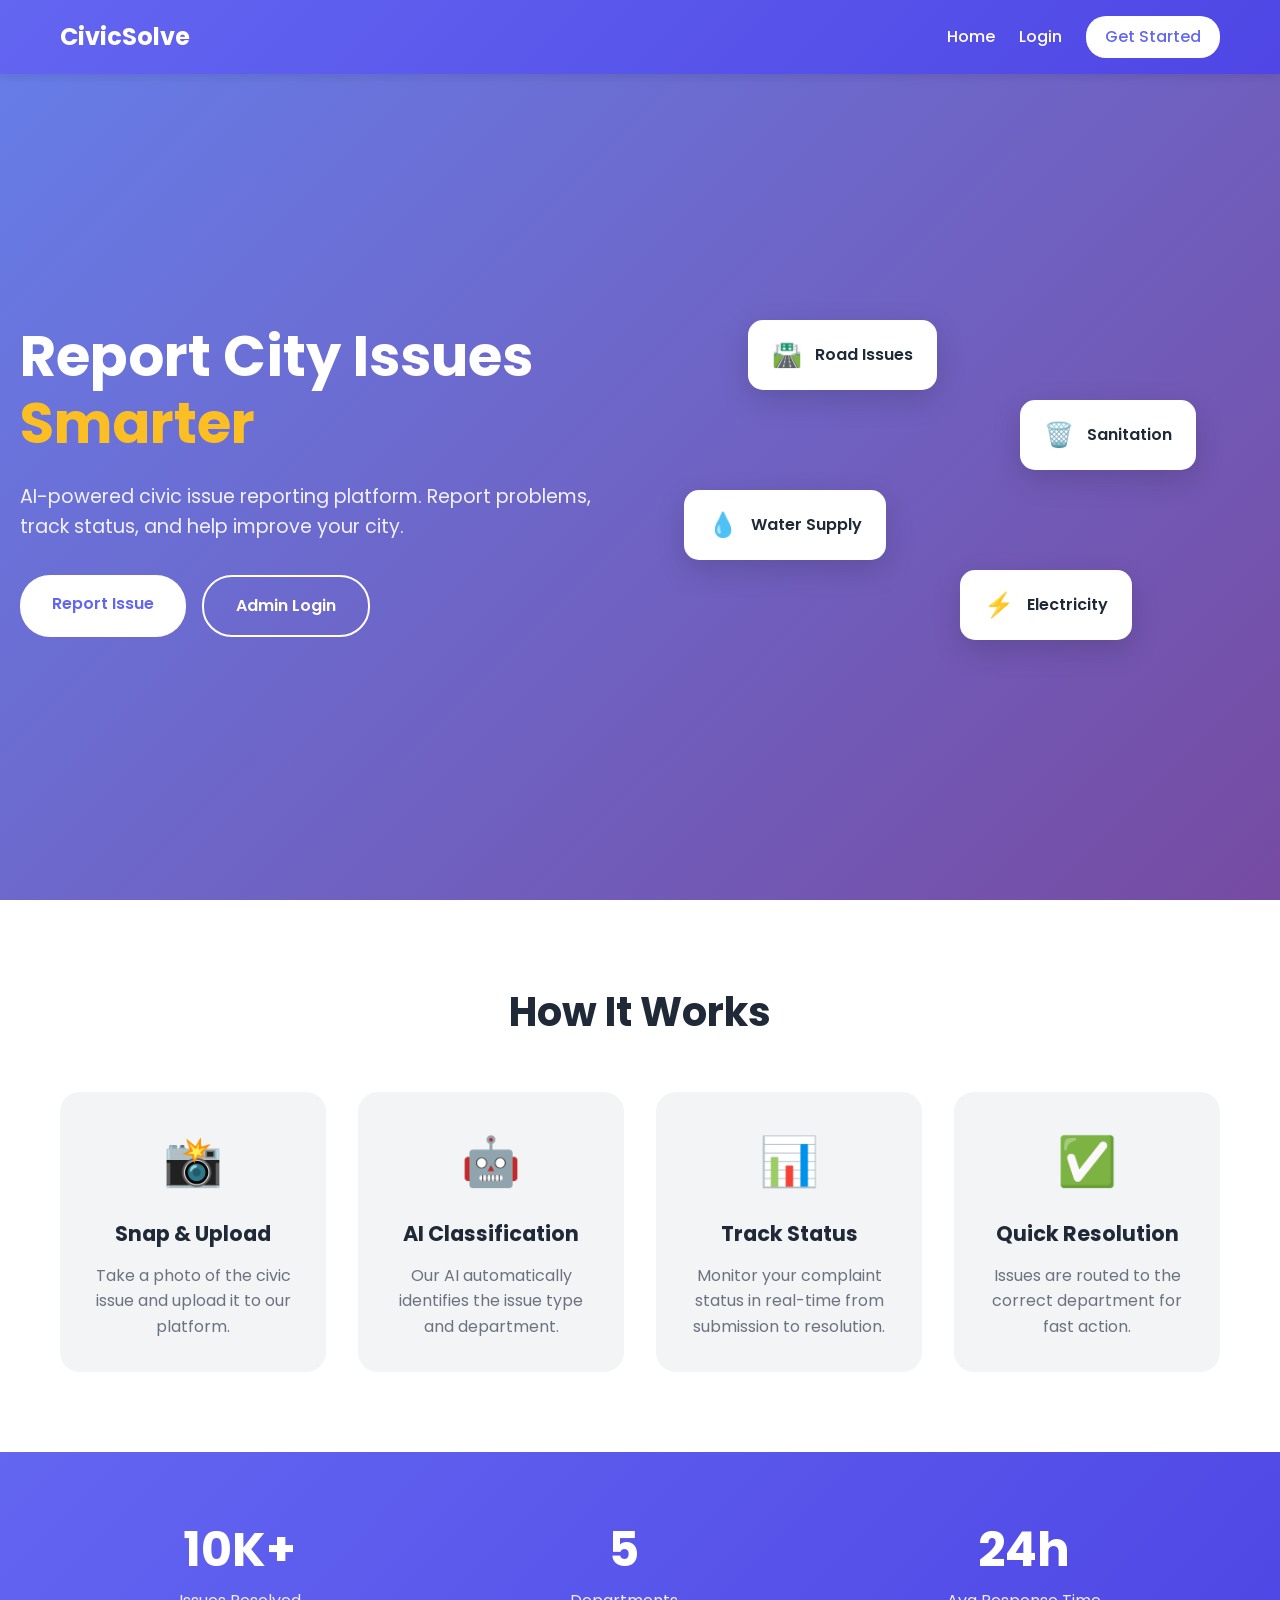
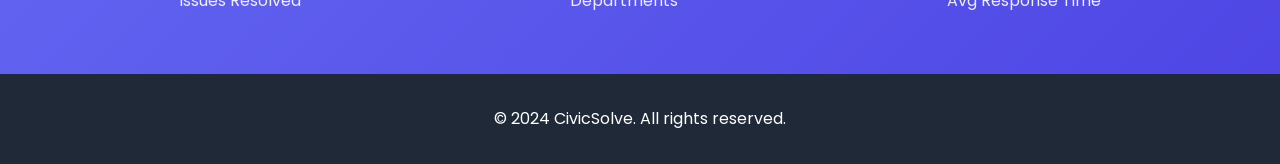
==== index.html @ 405071b5 "Initial commit" ====
<!DOCTYPE html>
<html lang="en">
<head>
    <meta charset="UTF-8">
    <meta name="viewport" content="width=device-width, initial-scale=1.0">
    <title>CivicSolve - Smart Civic Issue Reporting</title>
    <link rel="stylesheet" href="assets/css/index.css">
    <link href="https://fonts.googleapis.com/css2?family=Poppins:wght@300;400;500;600;700&display=swap" rel="stylesheet">
</head>
<body>
    <nav class="navbar">
        <div class="container">
            <a href="index.html" class="logo">CivicSolve</a>
            <div class="nav-links">
                <a href="index.html">Home</a>
                <a href="login.html">Login</a>
                <a href="register.html" class="btn-nav">Get Started</a>
            </div>
        </div>
    </nav>

    <section class="hero">
        <div class="hero-content">
            <h1>Report City Issues<span class="highlight"> Smarter</span></h1>
            <p>AI-powered civic issue reporting platform. Report problems, track status, and help improve your city.</p>
            <div class="hero-buttons">
                <a href="register.html" class="btn-primary">Report Issue</a>
                <a href="login.html" class="btn-secondary">Admin Login</a>
            </div>
        </div>
        <div class="hero-image">
            <div class="floating-card card-1">
                <span class="icon">🛣️</span>
                <span>Road Issues</span>
            </div>
            <div class="floating-card card-2">
                <span class="icon">🗑️</span>
                <span>Sanitation</span>
            </div>
            <div class="floating-card card-3">
                <span class="icon">💧</span>
                <span>Water Supply</span>
            </div>
            <div class="floating-card card-4">
                <span class="icon">⚡</span>
                <span>Electricity</span>
            </div>
        </div>
    </section>

    <section class="features">
        <div class="container">
            <h2>How It Works</h2>
            <div class="feature-grid">
                <div class="feature-card">
                    <div class="feature-icon">📸</div>
                    <h3>Snap & Upload</h3>
                    <p>Take a photo of the civic issue and upload it to our platform.</p>
                </div>
                <div class="feature-card">
                    <div class="feature-icon">🤖</div>
                    <h3>AI Classification</h3>
                    <p>Our AI automatically identifies the issue type and department.</p>
                </div>
                <div class="feature-card">
                    <div class="feature-icon">📊</div>
                    <h3>Track Status</h3>
                    <p>Monitor your complaint status in real-time from submission to resolution.</p>
                </div>
                <div class="feature-card">
                    <div class="feature-icon">✅</div>
                    <h3>Quick Resolution</h3>
                    <p>Issues are routed to the correct department for fast action.</p>
                </div>
            </div>
        </div>
    </section>

    <section class="stats">
        <div class="container">
            <div class="stat-item">
                <span class="stat-number">10K+</span>
                <span class="stat-label">Issues Resolved</span>
            </div>
            <div class="stat-item">
                <span class="stat-number">5</span>
                <span class="stat-label">Departments</span>
            </div>
            <div class="stat-item">
                <span class="stat-number">24h</span>
                <span class="stat-label">Avg Response Time</span>
            </div>
        </div>
    </section>

    <footer>
        <div class="container">
            <p>&copy; 2024 CivicSolve. All rights reserved.</p>
        </div>
    </footer>
</body>
</html>
---- assets/css/index.css ----
:root {
    --primary: #6366f1;
    --primary-dark: #4f46e5;
    --secondary: #10b981;
    --danger: #ef4444;
    --warning: #f59e0b;
    --dark: #1f2937;
    --light: #f3f4f6;
    --white: #ffffff;
    --gray: #6b7280;
}

* {
    margin: 0;
    padding: 0;
    box-sizing: border-box;
}

body {
    font-family: 'Poppins', sans-serif;
    background: var(--light);
    color: var(--dark);
    line-height: 1.6;
}

.container {
    max-width: 1200px;
    margin: 0 auto;
    padding: 0 20px;
}

.navbar {
    background: linear-gradient(135deg, var(--primary) 0%, var(--primary-dark) 100%);
    padding: 1rem 0;
    position: fixed;
    width: 100%;
    top: 0;
    z-index: 1000;
    box-shadow: 0 2px 10px rgba(0,0,0,0.1);
}

.navbar .container {
    display: flex;
    justify-content: space-between;
    align-items: center;
}

.logo {
    font-size: 1.5rem;
    font-weight: 700;
    color: var(--white);
    text-decoration: none;
}

.logo .badge-super, .logo .badge-dept {
    font-size: 0.7rem;
    padding: 3px 8px;
    border-radius: 12px;
    margin-left: 8px;
    background: rgba(255,255,255,0.2);
}

.nav-links {
    display: flex;
    align-items: center;
    gap: 1.5rem;
}

.nav-links a {
    color: var(--white);
    text-decoration: none;
    font-weight: 500;
    transition: opacity 0.3s;
}

.nav-links a:hover {
    opacity: 0.8;
}

.btn-nav {
    background: var(--white);
    color: var(--primary) !important;
    padding: 0.5rem 1.2rem;
    border-radius: 20px;
    font-weight: 600;
}

.user-name {
    color: var(--white);
    font-weight: 500;
}

.hero {
    min-height: 100vh;
    display: flex;
    align-items: center;
    background: linear-gradient(135deg, #667eea 0%, #764ba2 100%);
    padding: 120px 20px 60px;
}

.hero-content {
    flex: 1;
    max-width: 600px;
}

.hero h1 {
    font-size: 3.5rem;
    color: var(--white);
    line-height: 1.2;
    margin-bottom: 1.5rem;
}

.hero h1 .highlight {
    color: #fbbf24;
}

.hero p {
    font-size: 1.2rem;
    color: rgba(255,255,255,0.9);
    margin-bottom: 2rem;
}

.hero-buttons {
    display: flex;
    gap: 1rem;
}

.btn-primary {
    background: var(--white);
    color: var(--primary);
    padding: 1rem 2rem;
    border-radius: 30px;
    text-decoration: none;
    font-weight: 600;
    transition: transform 0.3s, box-shadow 0.3s;
    border: none;
    cursor: pointer;
    display: inline-block;
}

.btn-primary:hover {
    transform: translateY(-3px);
    box-shadow: 0 10px 30px rgba(0,0,0,0.2);
}

.btn-secondary {
    background: transparent;
    color: var(--white);
    border: 2px solid var(--white);
    padding: 1rem 2rem;
    border-radius: 30px;
    text-decoration: none;
    font-weight: 600;
    transition: all 0.3s;
}

.btn-secondary:hover {
    background: var(--white);
    color: var(--primary);
}

.hero-image {
    flex: 1;
    position: relative;
    height: 400px;
}

.floating-card {
    position: absolute;
    background: var(--white);
    padding: 1rem 1.5rem;
    border-radius: 15px;
    box-shadow: 0 10px 30px rgba(0,0,0,0.15);
    display: flex;
    align-items: center;
    gap: 0.8rem;
    font-weight: 600;
    animation: float 3s ease-in-out infinite;
}

.floating-card .icon {
    font-size: 1.5rem;
}

.card-1 { top: 10%; left: 20%; animation-delay: 0s; }
.card-2 { top: 30%; right: 10%; animation-delay: 0.5s; }
.card-3 { bottom: 30%; left: 10%; animation-delay: 1s; }
.card-4 { bottom: 10%; right: 20%; animation-delay: 1.5s; }

@keyframes float {
    0%, 100% { transform: translateY(0); }
    50% { transform: translateY(-15px); }
}

.features {
    padding: 80px 0;
    background: var(--white);
}

.features h2 {
    text-align: center;
    font-size: 2.5rem;
    margin-bottom: 3rem;
    color: var(--dark);
}

.feature-grid {
    display: grid;
    grid-template-columns: repeat(auto-fit, minmax(250px, 1fr));
    gap: 2rem;
}

.feature-card {
    padding: 2rem;
    border-radius: 20px;
    background: var(--light);
    text-align: center;
    transition: transform 0.3s;
}

.feature-card:hover {
    transform: translateY(-10px);
}

.feature-icon {
    font-size: 3rem;
    margin-bottom: 1rem;
}

.feature-card h3 {
    font-size: 1.3rem;
    margin-bottom: 0.8rem;
    color: var(--dark);
}

.feature-card p {
    color: var(--gray);
}

.stats {
    background: linear-gradient(135deg, var(--primary) 0%, var(--primary-dark) 100%);
    padding: 60px 0;
}

.stats .container {
    display: flex;
    justify-content: space-around;
    flex-wrap: wrap;
    gap: 2rem;
}

.stat-item {
    text-align: center;
    color: var(--white);
}

.stat-number {
    display: block;
    font-size: 3rem;
    font-weight: 700;
}

.stat-label {
    font-size: 1rem;
    opacity: 0.9;
}

footer {
    background: var(--dark);
    color: var(--white);
    padding: 2rem 0;
    text-align: center;
}

@media (max-width: 768px) {
    .hero {
        flex-direction: column;
        padding-top: 100px;
    }
    
    .hero h1 {
        font-size: 2.5rem;
    }
    
    .hero-image {
        display: none;
    }
    
    .navbar .container {
        flex-direction: column;
        gap: 1rem;
    }
    
    .nav-links {
        flex-wrap: wrap;
        justify-content: center;
    }
    
    .stats .container {
        flex-direction: column;
        align-items: center;
    }
}
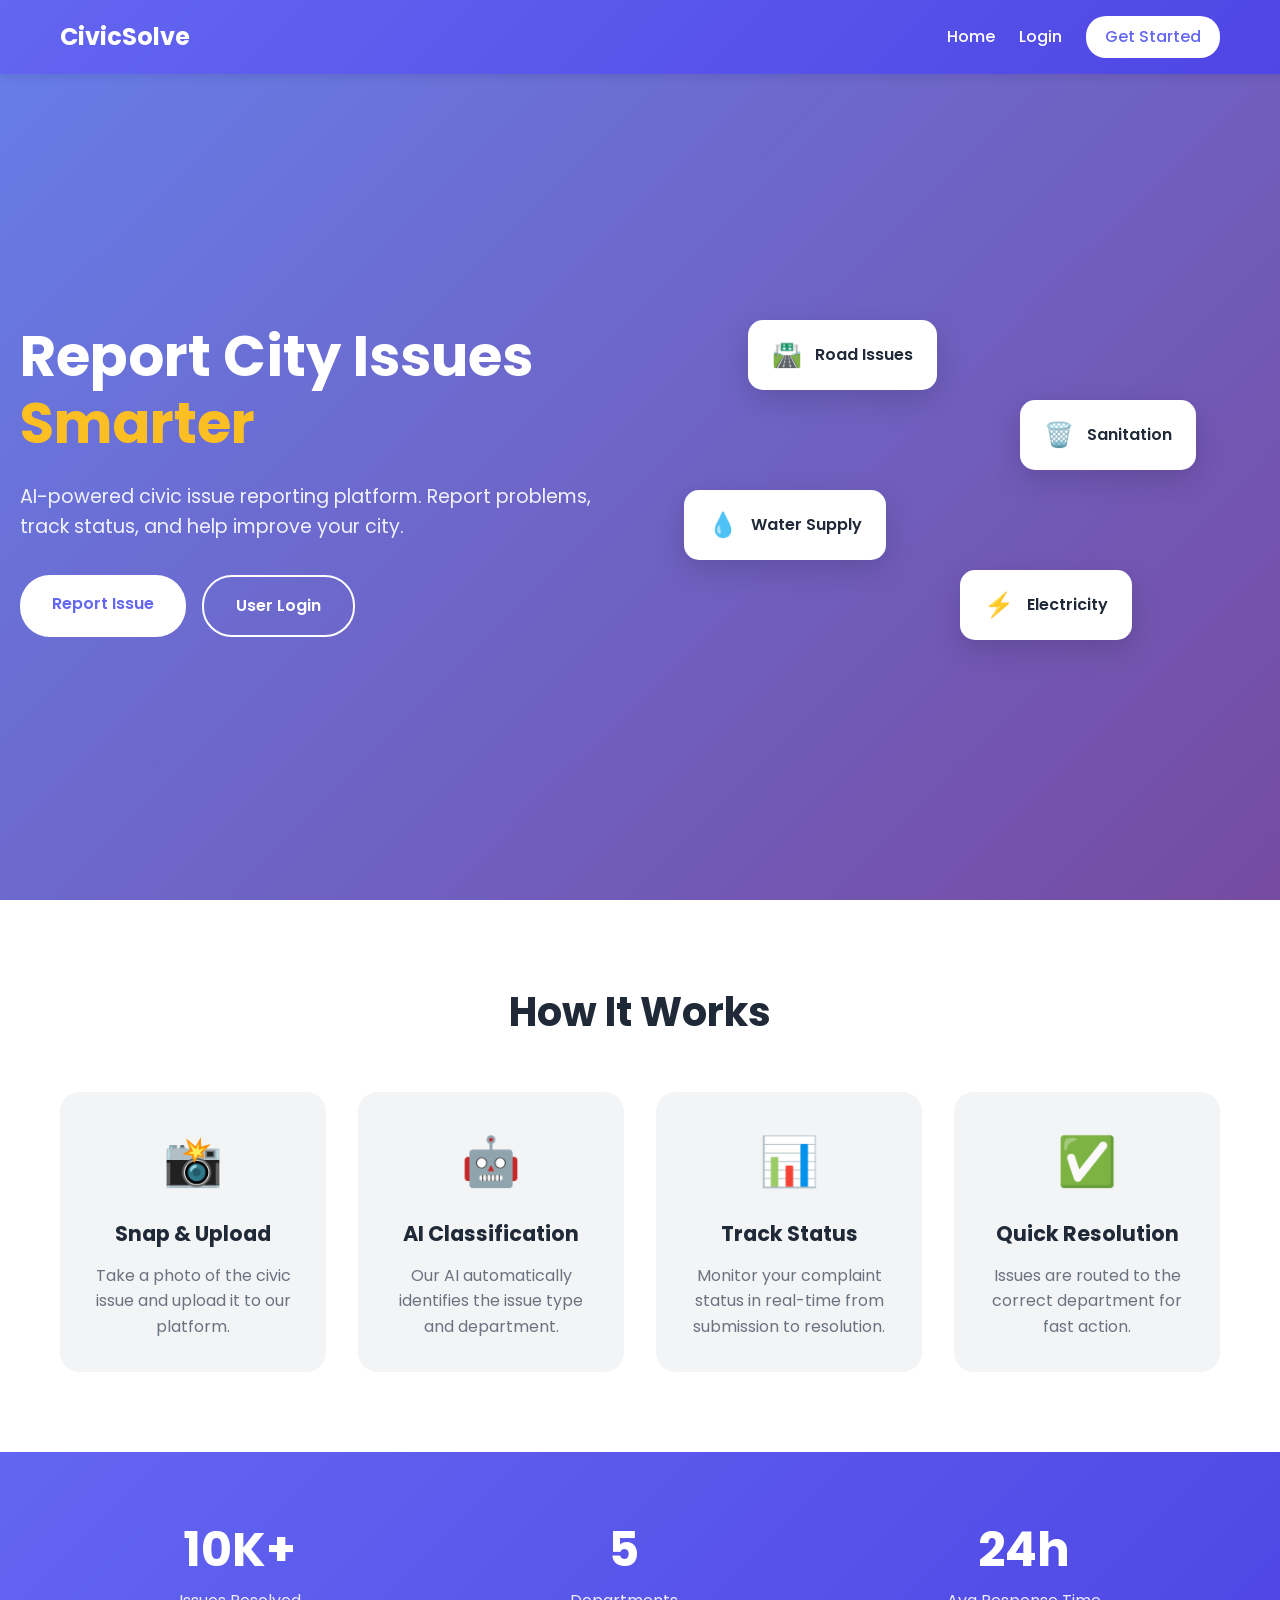
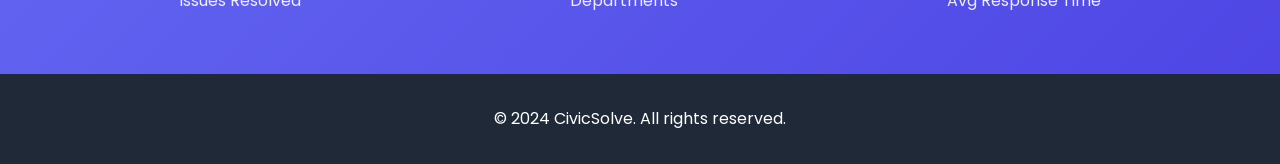
==== commit 6b3125db: "Added new feature (add some feature)" ====
--- a/index.html
+++ b/index.html
@@ -24,8 +24,8 @@
             <h1>Report City Issues<span class="highlight"> Smarter</span></h1>
             <p>AI-powered civic issue reporting platform. Report problems, track status, and help improve your city.</p>
             <div class="hero-buttons">
-                <a href="register.html" class="btn-primary">Report Issue</a>
-                <a href="login.html" class="btn-secondary">Admin Login</a>
+                <a href="login.html?next=user/submit_issue.php" class="btn-primary">Report Issue</a>
+                <a href="login.html" class="btn-secondary">User Login</a>
             </div>
         </div>
         <div class="hero-image">
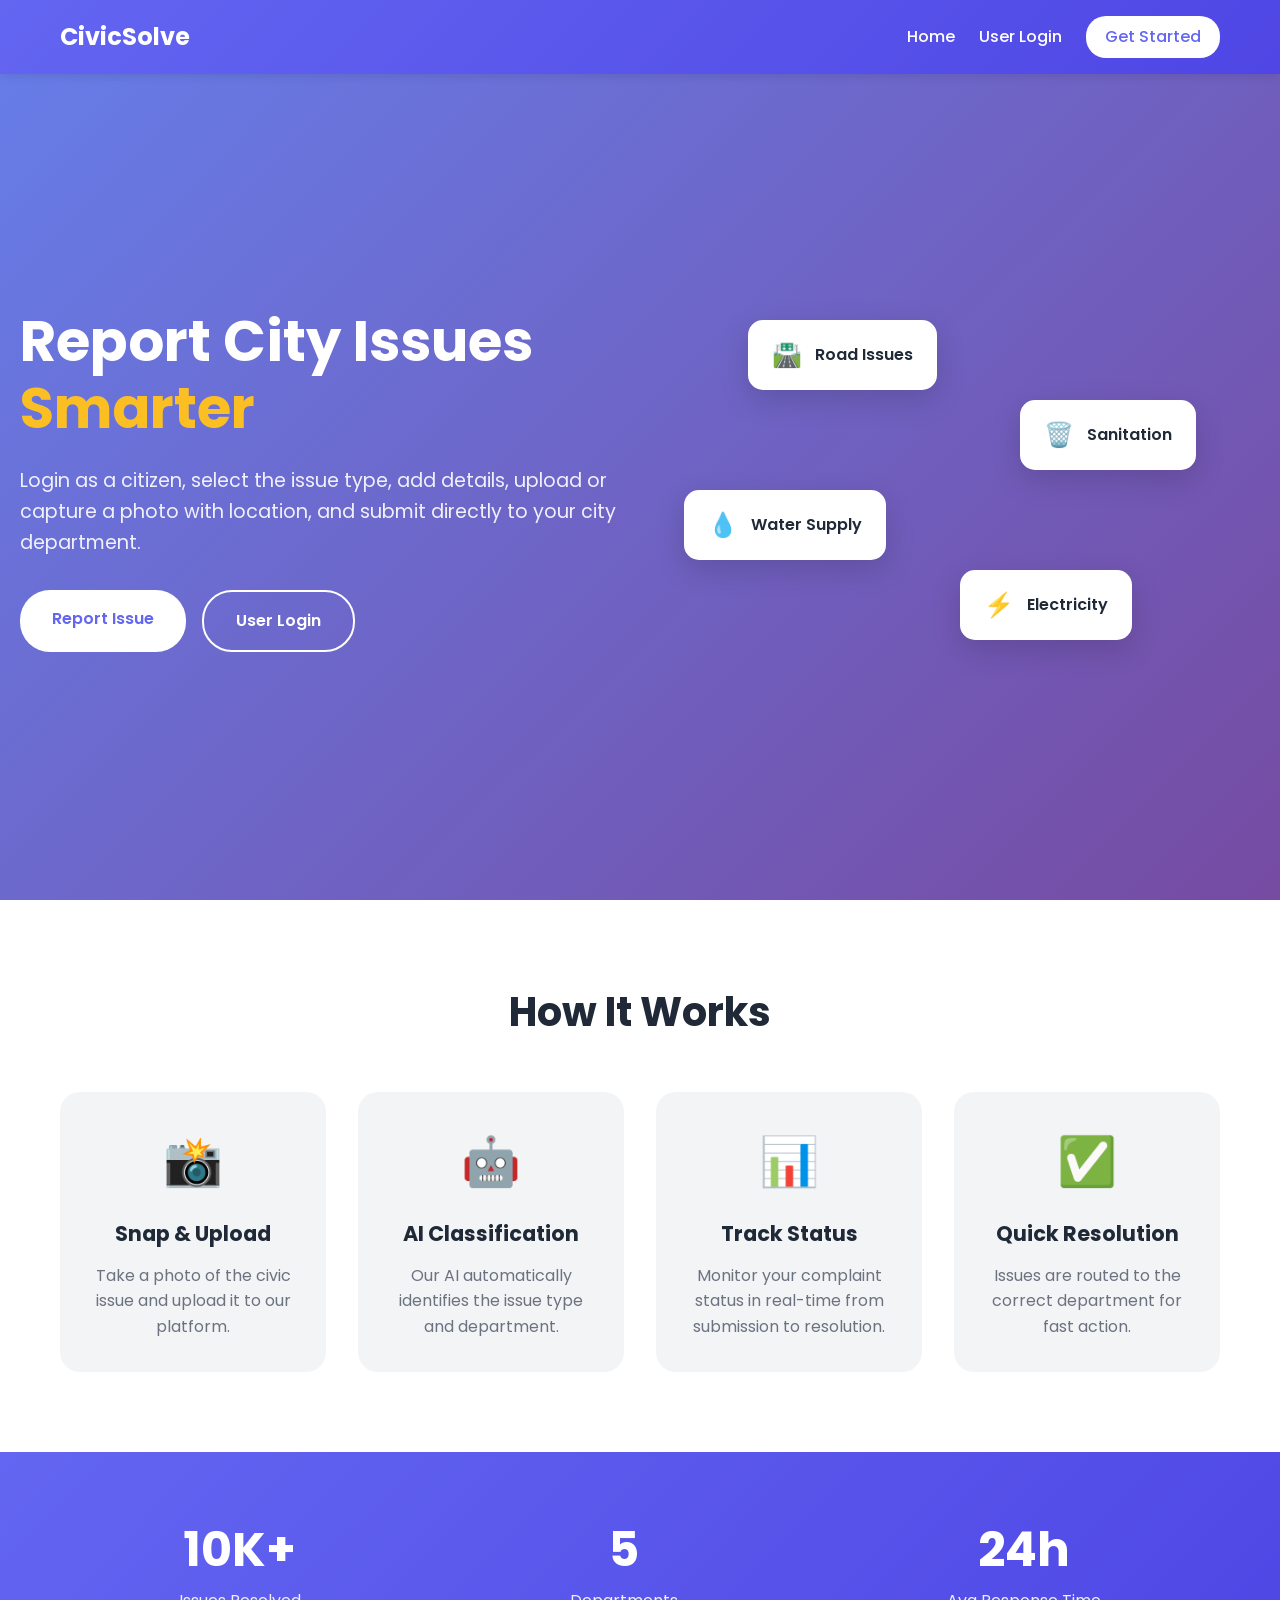
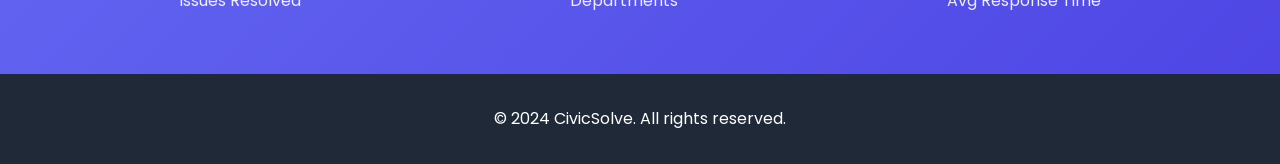
==== commit a2c9a49e: "changes option" ====
--- a/index.html
+++ b/index.html
@@ -13,7 +13,7 @@
             <a href="index.html" class="logo">CivicSolve</a>
             <div class="nav-links">
                 <a href="index.html">Home</a>
-                <a href="login.html">Login</a>
+                <a href="login.html?next=user/home.php">User Login</a>
                 <a href="register.html" class="btn-nav">Get Started</a>
             </div>
         </div>
@@ -22,10 +22,10 @@
     <section class="hero">
         <div class="hero-content">
             <h1>Report City Issues<span class="highlight"> Smarter</span></h1>
-            <p>AI-powered civic issue reporting platform. Report problems, track status, and help improve your city.</p>
+            <p>Login as a citizen, select the issue type, add details, upload or capture a photo with location, and submit directly to your city department.</p>
             <div class="hero-buttons">
                 <a href="login.html?next=user/submit_issue.php" class="btn-primary">Report Issue</a>
-                <a href="login.html" class="btn-secondary">User Login</a>
+                <a href="login.html?next=user/home.php" class="btn-secondary">User Login</a>
             </div>
         </div>
         <div class="hero-image">
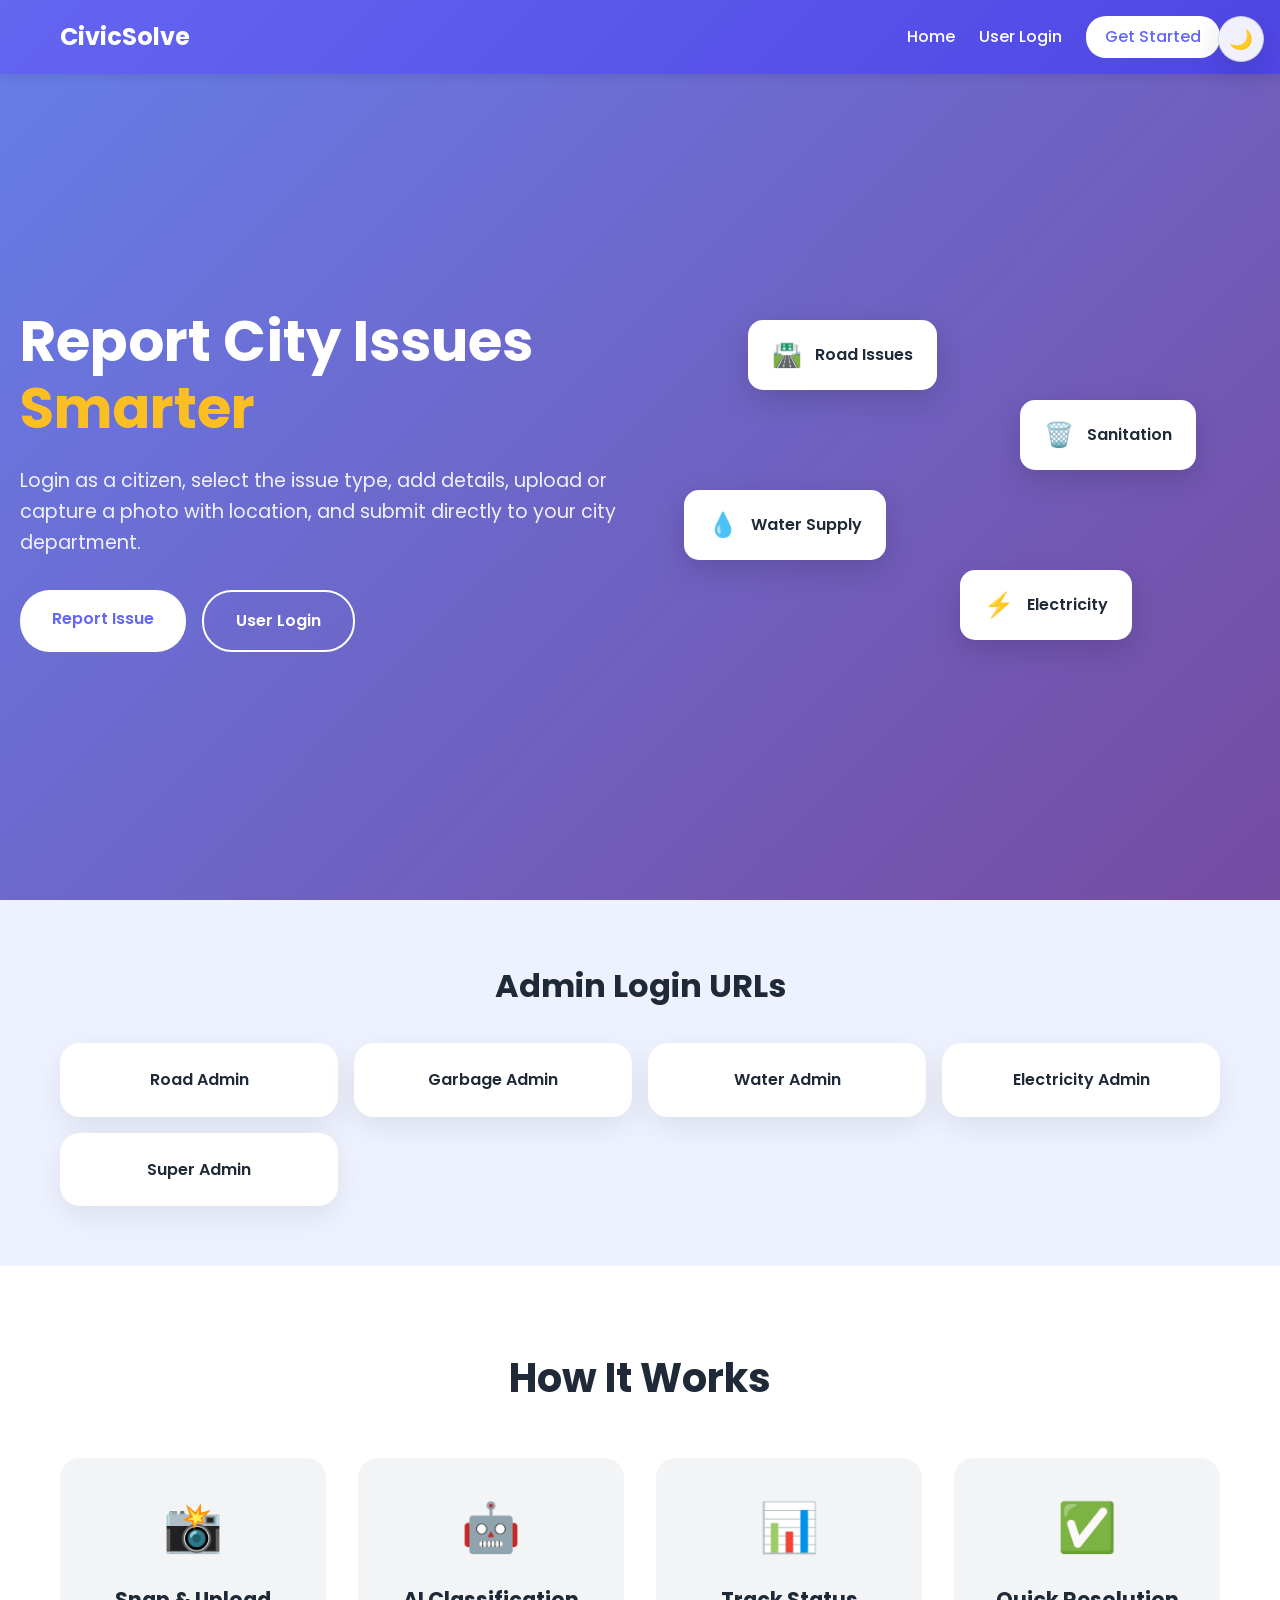
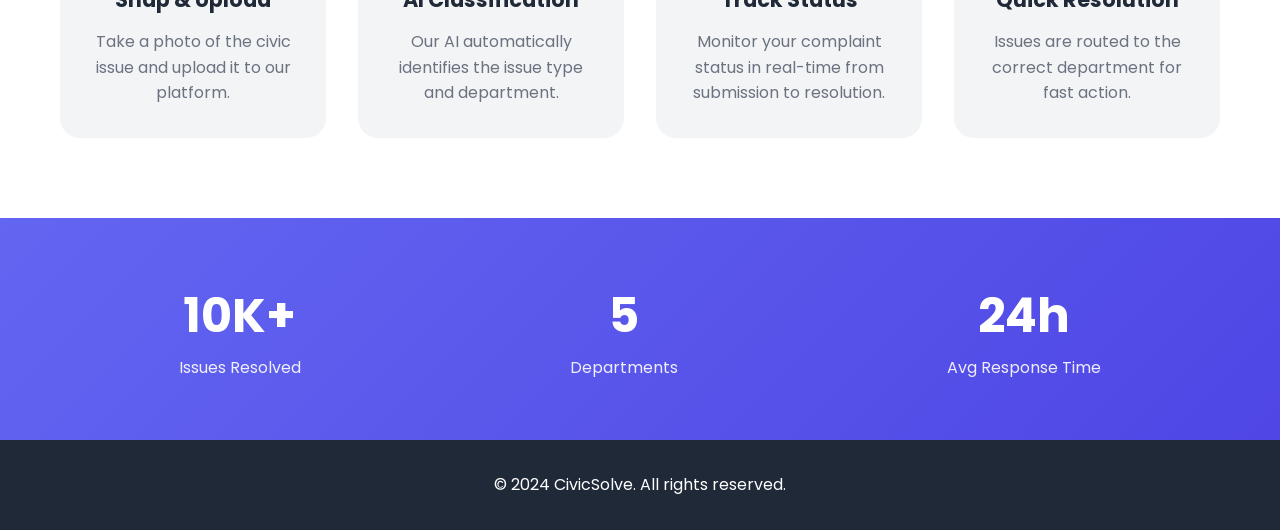
==== commit d7e658d0: "develop the some features , and testing is complete" ====
--- a/index.html
+++ b/index.html
@@ -5,6 +5,7 @@
     <meta name="viewport" content="width=device-width, initial-scale=1.0">
     <title>CivicSolve - Smart Civic Issue Reporting</title>
     <link rel="stylesheet" href="assets/css/index.css">
+    <link rel="stylesheet" href="assets/css/theme.css">
     <link href="https://fonts.googleapis.com/css2?family=Poppins:wght@300;400;500;600;700&display=swap" rel="stylesheet">
 </head>
 <body>
@@ -44,6 +45,19 @@
             <div class="floating-card card-4">
                 <span class="icon">⚡</span>
                 <span>Electricity</span>
+            </div>
+        </div>
+    </section>
+
+    <section class="admin-links">
+        <div class="container">
+            <h2>Admin Login URLs</h2>
+            <div class="admin-grid">
+                <a class="admin-card" href="road/index.php">Road Admin</a>
+                <a class="admin-card" href="garbage/index.php">Garbage Admin</a>
+                <a class="admin-card" href="water/index.php">Water Admin</a>
+                <a class="admin-card" href="electricity/index.php">Electricity Admin</a>
+                <a class="admin-card" href="super_admin/index.php">Super Admin</a>
             </div>
         </div>
     </section>
@@ -98,5 +112,6 @@
             <p>&copy; 2024 CivicSolve. All rights reserved.</p>
         </div>
     </footer>
+    <script src="assets/js/theme-toggle.js"></script>
 </body>
 </html>
--- a/assets/css/index.css
+++ b/assets/css/index.css
@@ -237,6 +237,42 @@
     color: var(--gray);
 }
 
+.admin-links {
+    padding: 60px 0;
+    background: #eef2ff;
+}
+
+.admin-links h2 {
+    text-align: center;
+    font-size: 2rem;
+    margin-bottom: 2rem;
+    color: var(--dark);
+}
+
+.admin-grid {
+    display: grid;
+    grid-template-columns: repeat(auto-fit, minmax(220px, 1fr));
+    gap: 1rem;
+}
+
+.admin-card {
+    display: block;
+    padding: 1.5rem 1.25rem;
+    border-radius: 20px;
+    background: var(--white);
+    color: var(--dark);
+    text-align: center;
+    font-weight: 600;
+    text-decoration: none;
+    box-shadow: 0 10px 30px rgba(0,0,0,0.08);
+    transition: transform 0.3s, box-shadow 0.3s;
+}
+
+.admin-card:hover {
+    transform: translateY(-4px);
+    box-shadow: 0 18px 40px rgba(0,0,0,0.12);
+}
+
 .stats {
     background: linear-gradient(135deg, var(--primary) 0%, var(--primary-dark) 100%);
     padding: 60px 0;
--- a/assets/css/theme.css
+++ b/assets/css/theme.css
@@ -0,0 +1,317 @@
+:root {
+    --theme-bg: #f3f4f6;
+    --theme-surface: #ffffff;
+    --theme-surface-soft: #f8fafc;
+    --theme-text: #111827;
+    --theme-muted: #6b7280;
+    --theme-border: rgba(148,163,184,0.24);
+    --theme-shadow: 0 10px 30px rgba(15, 23, 42, 0.08);
+    --theme-panel: rgba(255,255,255,0.85);
+    --theme-toggle-bg: rgba(255,255,255,0.92);
+    --theme-toggle-color: #111827;
+    --theme-toggle-border: rgba(148,163,184,0.4);
+}
+
+html.dark-mode {
+    color-scheme: dark;
+}
+
+html.dark-mode, body.dark-mode {
+    background: #0b1120 !important;
+    color: #e5e7eb !important;
+}
+
+html.dark-mode .navbar,
+body.dark-mode .navbar,
+html.dark-mode .entry-card,
+body.dark-mode .entry-card,
+html.dark-mode .card,
+body.dark-mode .card,
+html.dark-mode .feature-card,
+body.dark-mode .feature-card,
+html.dark-mode .right-section,
+body.dark-mode .right-section,
+html.dark-mode .login-form-wrapper,
+body.dark-mode .login-form-wrapper,
+html.dark-mode .register-form-wrapper,
+body.dark-mode .register-form-wrapper,
+html.dark-mode .alert,
+body.dark-mode .alert,
+html.dark-mode .form-group,
+body.dark-mode .form-group {
+    background: #111827 !important;
+    color: #e5e7eb !important;
+    border-color: #374151 !important;
+    box-shadow: 0 20px 40px rgba(0,0,0,0.35) !important;
+}
+
+html.dark-mode .navbar .nav-links a,
+body.dark-mode .navbar .nav-links a,
+html.dark-mode .user-name,
+body.dark-mode .user-name,
+html.dark-mode .logo,
+body.dark-mode .logo {
+    color: #d1d5db !important;
+}
+
+html.dark-mode .navbar {
+    background: #111827 !important;
+    box-shadow: 0 2px 24px rgba(0,0,0,0.45);
+}
+
+html.dark-mode .btn-nav,
+body.dark-mode .btn-nav {
+    background: #1f2937 !important;
+    color: #e5e7eb !important;
+    border-color: rgba(148,163,184,0.4) !important;
+}
+
+html.dark-mode .btn-primary,
+body.dark-mode .btn-primary,
+html.dark-mode button,
+body.dark-mode button,
+html.dark-mode .btn,
+body.dark-mode .btn,
+html.dark-mode .btn-small,
+body.dark-mode .btn-small {
+    background: #4338ca !important;
+    border-color: #3730a3 !important;
+    color: #ffffff !important;
+}
+
+html.dark-mode .btn-secondary,
+body.dark-mode .btn-secondary {
+    background: transparent !important;
+    color: #c7d2fe !important;
+    border-color: #93c5fd !important;
+}
+
+html.dark-mode .btn-secondary:hover,
+body.dark-mode .btn-secondary:hover {
+    background: #4f46e5 !important;
+    color: #ffffff !important;
+}
+
+html.dark-mode .btn-primary:hover,
+body.dark-mode .btn-primary:hover,
+html.dark-mode .btn-small:hover,
+body.dark-mode .btn-small:hover {
+    background: #6366f1 !important;
+    border-color: #4f46e5 !important;
+    color: #ffffff !important;
+}
+
+html.dark-mode .btn-danger,
+body.dark-mode .btn-danger {
+    background: #dc2626 !important;
+    border-color: #b91c1c !important;
+    color: #ffffff !important;
+}
+
+html.dark-mode .btn-danger:hover,
+body.dark-mode .btn-danger:hover {
+    background: #ef4444 !important;
+    border-color: #f87171 !important;
+}
+
+html.dark-mode input,
+body.dark-mode input,
+html.dark-mode textarea,
+body.dark-mode textarea,
+html.dark-mode select,
+body.dark-mode select {
+    background: #0f172a !important;
+    color: #e5e7eb !important;
+    border-color: #334155 !important;
+}
+
+html.dark-mode ::placeholder,
+body.dark-mode ::placeholder {
+    color: #94a3b8 !important;
+}
+
+html.dark-mode .hero,
+body.dark-mode .hero,
+html.dark-mode .features,
+body.dark-mode .features,
+html.dark-mode .stats,
+body.dark-mode .stats,
+html.dark-mode .dashboard,
+body.dark-mode .dashboard,
+html.dark-mode .profile-page,
+body.dark-mode .profile-page,
+html.dark-mode .view-status,
+body.dark-mode .view-status,
+html.dark-mode .admin-dashboard,
+body.dark-mode .admin-dashboard {
+    background: #0b1120 !important;
+}
+
+html.dark-mode .hero h1,
+body.dark-mode .hero h1,
+html.dark-mode .hero p,
+body.dark-mode .hero p,
+html.dark-mode .feature-card h3,
+body.dark-mode .feature-card h3,
+html.dark-mode .feature-card p,
+body.dark-mode .feature-card p,
+html.dark-mode .stat-item,
+body.dark-mode .stat-item,
+html.dark-mode .issue-card,
+body.dark-mode .issue-card,
+html.dark-mode .admin-dashboard h1,
+body.dark-mode .admin-dashboard h1,
+html.dark-mode .admin-dashboard h2,
+body.dark-mode .admin-dashboard h2,
+html.dark-mode .admin-dashboard p,
+body.dark-mode .admin-dashboard p,
+html.dark-mode .admin-table th,
+body.dark-mode .admin-table th,
+html.dark-mode .admin-table td,
+body.dark-mode .admin-table td,
+html.dark-mode .complaints-table th,
+body.dark-mode .complaints-table th,
+html.dark-mode .complaints-table td,
+body.dark-mode .complaints-table td {
+    color: #e5e7eb !important;
+}
+
+html.dark-mode .admin-table,
+body.dark-mode .admin-table,
+html.dark-mode .complaints-table,
+body.dark-mode .complaints-table,
+html.dark-mode .admin-table table,
+body.dark-mode .admin-table table,
+html.dark-mode .complaints-table table,
+body.dark-mode .complaints-table table,
+html.dark-mode .add-admin-form,
+body.dark-mode .add-admin-form,
+html.dark-mode .update-form,
+body.dark-mode .update-form,
+html.dark-mode .dept-card,
+body.dark-mode .dept-card,
+html.dark-mode .stat-card,
+body.dark-mode .stat-card {
+    background: #111827 !important;
+    border-color: #374151 !important;
+    box-shadow: 0 20px 40px rgba(0,0,0,0.35) !important;
+}
+
+html.dark-mode .admin-table th,
+body.dark-mode .admin-table th,
+html.dark-mode .complaints-table th,
+body.dark-mode .complaints-table th {
+    background: #1f2937 !important;
+    border-bottom-color: #334155 !important;
+}
+
+html.dark-mode .admin-table td,
+body.dark-mode .admin-table td,
+html.dark-mode .complaints-table td,
+body.dark-mode .complaints-table td {
+    border-bottom-color: #334155 !important;
+}
+
+html.dark-mode .admin-table tr:hover,
+body.dark-mode .admin-table tr:hover,
+html.dark-mode .complaints-table tr:hover,
+body.dark-mode .complaints-table tr:hover {
+    background: #111827 !important;
+}
+
+html.dark-mode .add-admin-form input,
+body.dark-mode .add-admin-form input,
+html.dark-mode .add-admin-form select,
+body.dark-mode .add-admin-form select,
+html.dark-mode .update-form select,
+body.dark-mode .update-form select {
+    background: #0f172a !important;
+    color: #e5e7eb !important;
+    border-color: #334155 !important;
+}
+
+html.dark-mode .badge,
+body.dark-mode .badge {
+    background: rgba(255,255,255,0.08) !important;
+    color: #e5e7eb !important;
+}
+
+html.dark-mode .btn-nav,
+body.dark-mode .btn-nav {
+    background: #1f2937 !important;
+    color: #e5e7eb !important;
+    border-color: #4b5563 !important;
+}
+
+html.dark-mode .admin-links,
+body.dark-mode .admin-links {
+    background: #111827 !important;
+}
+
+html.dark-mode .admin-card,
+body.dark-mode .admin-card {
+    background: #1f2937 !important;
+    color: #e5e7eb !important;
+    box-shadow: 0 20px 40px rgba(0,0,0,0.35) !important;
+}
+
+html.dark-mode .admin-card:hover,
+body.dark-mode .admin-card:hover {
+    transform: translateY(-4px);
+    box-shadow: 0 24px 50px rgba(0,0,0,0.5) !important;
+}
+
+html.dark-mode .admin-dashboard h1,
+body.dark-mode .admin-dashboard h1,
+html.dark-mode .admin-dashboard h2,
+body.dark-mode .admin-dashboard h2 {
+    color: #f8fafc !important;
+}
+
+html.dark-mode .form-group label,
+body.dark-mode .form-group label,
+html.dark-mode label,
+body.dark-mode label {
+    color: #d1d5db !important;
+}
+
+html.dark-mode .login-form-wrapper h1,
+body.dark-mode .login-form-wrapper h1,
+html.dark-mode .register-form-wrapper h1,
+body.dark-mode .register-form-wrapper h1,
+html.dark-mode .login-form-wrapper p,
+body.dark-mode .login-form-wrapper p,
+html.dark-mode .register-form-wrapper p,
+body.dark-mode .register-form-wrapper p {
+    color: #e5e7eb !important;
+}
+
+.theme-toggle {
+    position: fixed;
+    top: 16px;
+    right: 16px;
+    z-index: 2000;
+    width: 46px;
+    height: 46px;
+    border-radius: 999px;
+    border: 1px solid var(--theme-toggle-border);
+    background: var(--theme-toggle-bg);
+    color: var(--theme-toggle-color);
+    font-size: 1.2rem;
+    display: grid;
+    place-items: center;
+    cursor: pointer;
+    box-shadow: 0 10px 30px rgba(15,23,42,0.15);
+    transition: background-color 0.3s ease, transform 0.2s ease, color 0.3s ease;
+}
+
+.theme-toggle:hover {
+    transform: translateY(-2px);
+}
+
+html.dark-mode .theme-toggle,
+body.dark-mode .theme-toggle {
+    background: rgba(255,255,255,0.08);
+    color: #f8fafc;
+    border-color: rgba(255,255,255,0.18);
+}
